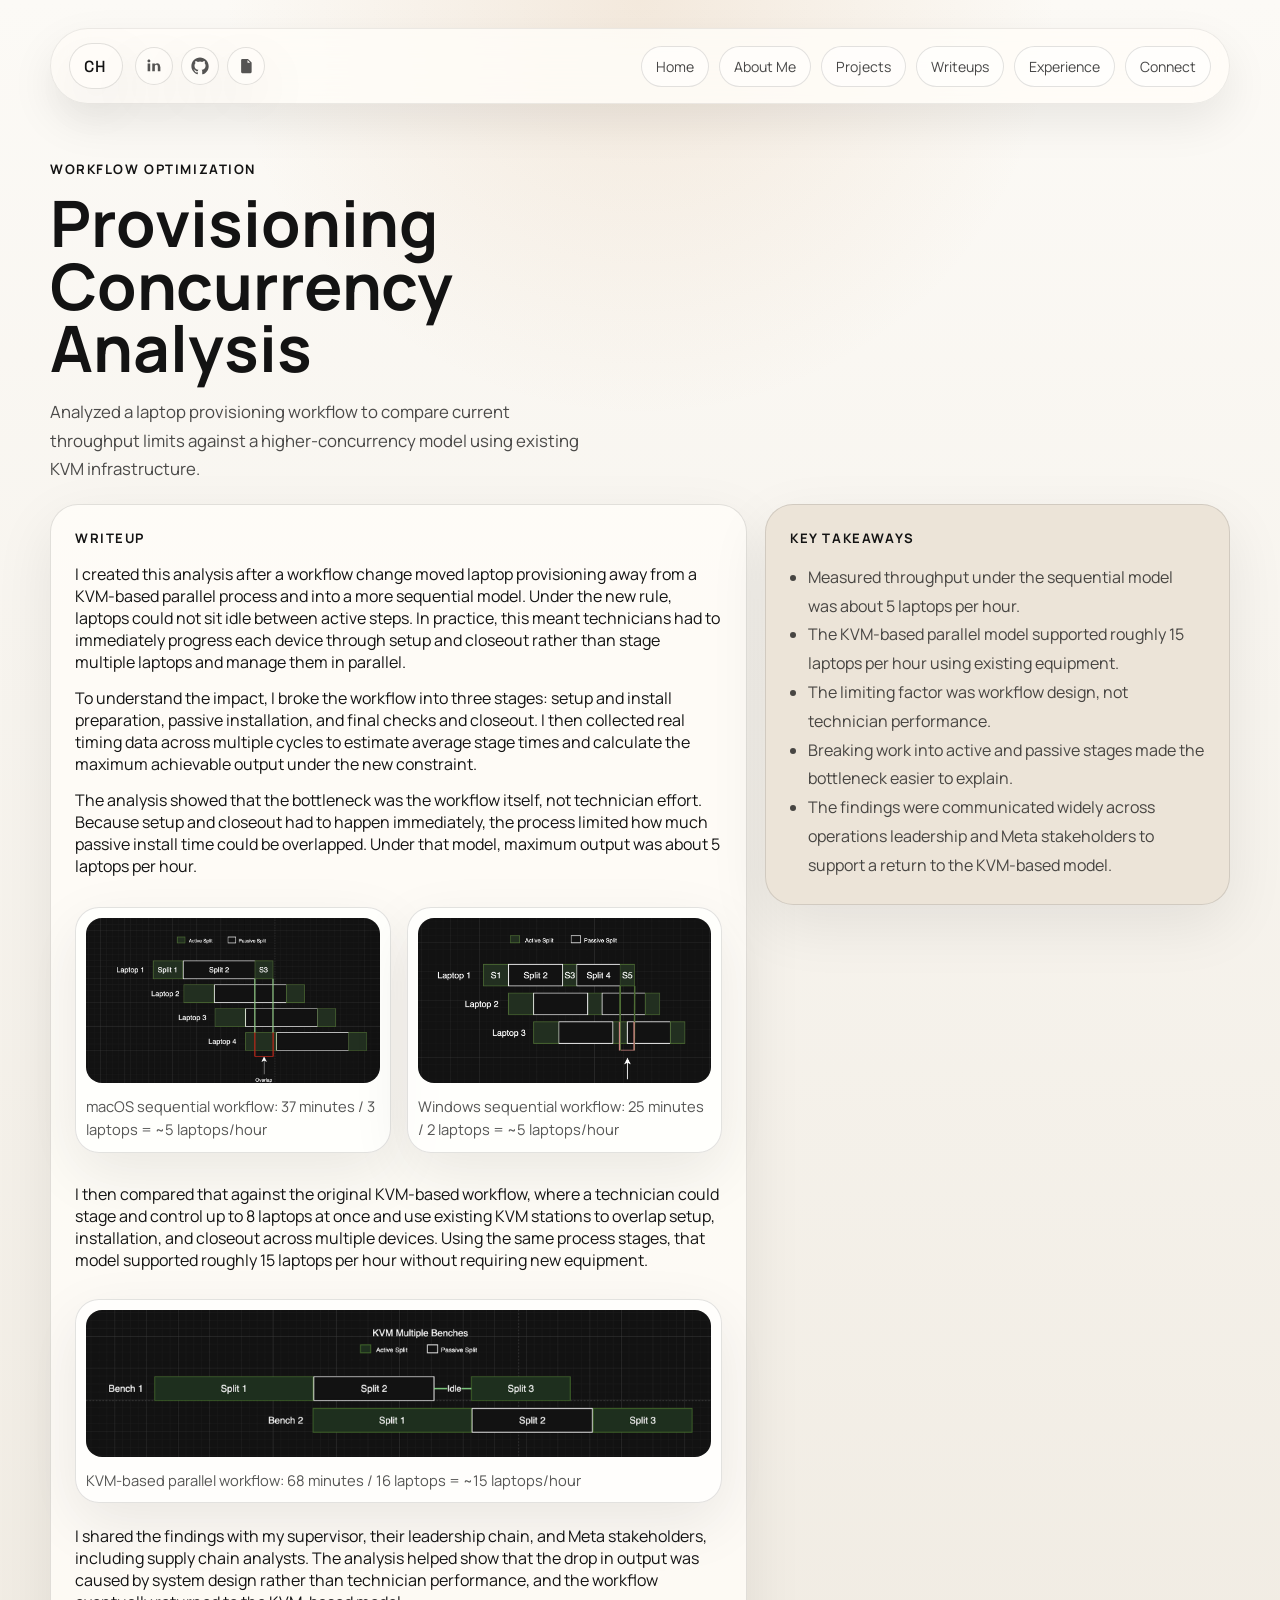
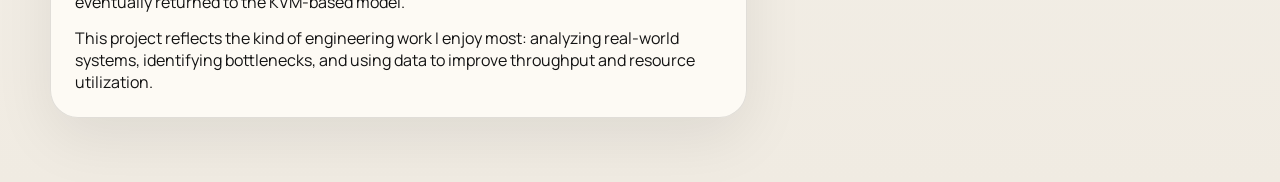
==== writeups/provisioning-concurrency-analysis.html @ 315200c1 "added concurrency writeup and screenshots" ====
<!DOCTYPE html>
<html lang="en">
<head>
  <meta charset="UTF-8">
  <meta name="viewport" content="width=device-width, initial-scale=1.0">
  <title>Provisioning Concurrency Analysis | Cameron Harris</title>
  <meta name="description" content="Workflow optimization writeup by Cameron Harris on provisioning concurrency, overlap, and repeated process efficiency.">
  <link rel="icon" type="image/svg+xml" href="../images/favicon.svg">
  <link rel="preconnect" href="https://fonts.googleapis.com">
  <link rel="preconnect" href="https://fonts.gstatic.com" crossorigin>
  <link href="https://fonts.googleapis.com/css2?family=Cormorant+Garamond:wght@500;600&family=DM+Sans:wght@400;500;700&family=Manrope:wght@400;500;600;700&family=Space+Grotesk:wght@400;500;700&display=swap" rel="stylesheet">
  <link rel="stylesheet" href="../styles.css">
</head>
<body class="theme-gallery">
  <main class="page-shell">
    <nav class="topbar topbar-sticky">
      <div class="brand-lockup">
        <span class="brand brand-logo" aria-label="CH logo">CH</span>
        <div class="brand-socials" aria-label="Social links">
          <a class="brand-social icon-linkedin" href="https://www.linkedin.com/in/cameron-harris-937b9617b/" target="_blank" rel="noreferrer noopener" aria-label="LinkedIn">
            <svg viewBox="0 0 24 24" aria-hidden="true">
              <path d="M6.94 8.5V19H3.5V8.5h3.44ZM7.16 5.26c0 1.01-.76 1.82-1.94 1.82h-.02c-1.13 0-1.9-.81-1.9-1.82 0-1.03.79-1.82 1.94-1.82s1.89.79 1.92 1.82ZM20.5 12.58V19h-3.43v-6.02c0-1.51-.54-2.54-1.89-2.54-1.03 0-1.64.69-1.91 1.36-.1.24-.12.57-.12.91V19H9.71s.04-9.76 0-10.5h3.44v1.49c.46-.71 1.27-1.71 3.09-1.71 2.25 0 3.94 1.47 3.94 4.63Z"/>
            </svg>
          </a>
          <a class="brand-social icon-github" href="https://github.com/Cameron831" target="_blank" rel="noreferrer noopener" aria-label="GitHub">
            <svg viewBox="0 0 24 24" aria-hidden="true">
              <path d="M12 .5C5.65.5.5 5.66.5 12.02c0 5.09 3.29 9.4 7.86 10.93.57.11.78-.25.78-.55 0-.27-.01-.99-.02-1.95-3.2.7-3.88-1.54-3.88-1.54-.52-1.33-1.28-1.68-1.28-1.68-1.05-.72.08-.71.08-.71 1.16.08 1.77 1.2 1.77 1.2 1.03 1.77 2.7 1.26 3.36.97.1-.75.4-1.26.73-1.55-2.55-.29-5.23-1.28-5.23-5.68 0-1.25.45-2.27 1.19-3.07-.12-.29-.52-1.46.11-3.04 0 0 .97-.31 3.19 1.17a11.1 11.1 0 0 1 5.8 0c2.21-1.48 3.18-1.17 3.18-1.17.64 1.58.24 2.75.12 3.04.74.8 1.18 1.82 1.18 3.07 0 4.41-2.68 5.38-5.24 5.67.41.36.78 1.08.78 2.18 0 1.58-.02 2.85-.02 3.24 0 .3.2.67.79.55 4.56-1.53 7.84-5.84 7.84-10.93C23.5 5.66 18.35.5 12 .5Z"/>
            </svg>
          </a>
          <a class="brand-social icon-resume" href="../resume.pdf" aria-label="Resume">
            <svg viewBox="0 0 24 24" aria-hidden="true">
              <path d="M7 2.5h7.59L19.5 7.41V20a1.5 1.5 0 0 1-1.5 1.5H7A1.5 1.5 0 0 1 5.5 20V4A1.5 1.5 0 0 1 7 2.5Zm7 1.5v3.5h3.5L14 4Zm-5 8h6v1.5H9V12Zm0 3h6v1.5H9V15Zm0-6h3.5v1.5H9V9Z"/>
            </svg>
          </a>
        </div>
      </div>
      <div class="topbar-actions">
        <a class="topbar-button" href="../index.html#top">Home</a>
        <a class="topbar-button" href="../index.html#about-me">About Me</a>
        <a class="topbar-button" href="../index.html#projects">Projects</a>
        <a class="topbar-button" href="../index.html#writeups">Writeups</a>
        <a class="topbar-button" href="../index.html#experience">Experience</a>
        <a class="topbar-button" href="../index.html#contact">Connect</a>
      </div>
    </nav>

    <section class="writeup-page-hero">
      <p class="eyebrow">Workflow Optimization</p>
      <h1>Provisioning Concurrency Analysis</h1>
      <p class="hero-note hero-gallery-text">
        Analyzed a laptop provisioning workflow to compare current throughput limits against a higher-concurrency model using existing KVM infrastructure.
      </p>
    </section>

    <section class="writeup-page-layout">
      <article class="writeup-page-panel">
        <p class="section-label">Writeup</p>
        <div class="about-copy">
          <p>
            I created this analysis after a workflow change moved laptop provisioning away from a KVM-based parallel process and into a more sequential model. Under the new rule, laptops could not sit idle between active steps. In practice, this meant technicians had to immediately progress each device through setup and closeout rather than stage multiple laptops and manage them in parallel.
          </p>
          <p>
            To understand the impact, I broke the workflow into three stages: setup and install preparation, passive installation, and final checks and closeout. I then collected real timing data across multiple cycles to estimate average stage times and calculate the maximum achievable output under the new constraint.
          </p>
          <p>
            The analysis showed that the bottleneck was the workflow itself, not technician effort. Because setup and closeout had to happen immediately, the process limited how much passive install time could be overlapped. Under that model, maximum output was about 5 laptops per hour.
          </p>
          <div class="writeup-figure-grid">
            <figure class="writeup-figure">
              <img src="../images/mac-schedule.png" alt="Schedule diagram for the macOS provisioning workflow">
              <figcaption>macOS sequential workflow: 37 minutes / 3 laptops = ~5 laptops/hour</figcaption>
            </figure>
            <figure class="writeup-figure">
              <img src="../images/windows-schedule.png" alt="Schedule diagram for the Windows provisioning workflow">
              <figcaption>Windows sequential workflow: 25 minutes / 2 laptops = ~5 laptops/hour</figcaption>
            </figure>
          </div>
          <p>
            I then compared that against the original KVM-based workflow, where a technician could stage and control up to 8 laptops at once and use existing KVM stations to overlap setup, installation, and closeout across multiple devices. Using the same process stages, that model supported roughly 15 laptops per hour without requiring new equipment.
          </p>
          <figure class="writeup-figure writeup-figure-wide">
            <img src="../images/kvm-schedule.png" alt="Schedule diagram for the KVM-based parallel provisioning workflow">
            <figcaption>KVM-based parallel workflow: 68 minutes / 16 laptops = ~15 laptops/hour</figcaption>
          </figure>
          <p>
            I shared the findings with my supervisor, their leadership chain, and Meta stakeholders, including supply chain analysts. The analysis helped show that the drop in output was caused by system design rather than technician performance, and the workflow eventually returned to the KVM-based model.
          </p>
          <p>
            This project reflects the kind of engineering work I enjoy most: analyzing real-world systems, identifying bottlenecks, and using data to improve throughput and resource utilization.
          </p>
        </div>
      </article>

      <article class="writeup-page-panel writeup-page-panel-alt">
        <p class="section-label">Key Takeaways</p>
        <ul class="writeup-outline">
          <li>Measured throughput under the sequential model was about 5 laptops per hour.</li>
          <li>The KVM-based parallel model supported roughly 15 laptops per hour using existing equipment.</li>
          <li>The limiting factor was workflow design, not technician performance.</li>
          <li>Breaking work into active and passive stages made the bottleneck easier to explain.</li>
          <li>The findings were communicated widely across operations leadership and Meta stakeholders to support a return to the KVM-based model.</li>
        </ul>
      </article>
    </section>
  </main>
</body>
</html>
---- styles.css ----
:root {
  --cream: #f7f3ec;
  --paper: #fffdf8;
  --sand: #eadfce;
  --olive: #7b8369;
  --ink: #131313;
  --charcoal: #272727;
  --mist: #dce3df;
  --stone: #d3cec5;
  --slate: #32363d;
  --amber: #c69058;
  --line: rgba(19, 19, 19, 0.12);
  --shadow: 0 20px 60px rgba(19, 19, 19, 0.08);
}

* {
  box-sizing: border-box;
}

html {
  scroll-behavior: smooth;
  scroll-padding-top: 110px;
}

body {
  margin: 0;
  min-height: 100vh;
  color: var(--ink);
  background: linear-gradient(180deg, #f9f6f1 0%, #f2ede6 100%);
  font-family: "Manrope", sans-serif;
}

a {
  color: inherit;
  text-decoration: none;
}

p,
h1,
h2,
h3,
ul {
  margin: 0;
}

.gallery-page {
  background:
    radial-gradient(circle at top left, rgba(198, 144, 88, 0.18), transparent 28%),
    linear-gradient(180deg, #fbf8f3 0%, #efe8de 100%);
}

.gallery-shell,
.page-shell {
  width: min(1180px, calc(100% - 40px));
  margin: 0 auto;
  padding: 28px 0 64px;
}

.gallery-hero,
.hero,
.terminal-frame,
.split-left,
.split-right,
.editorial-grid article,
.soft-card,
.mono-panel,
.mono-stack,
.project-tile {
  animation: rise 700ms ease both;
}

.gallery-hero {
  padding: 48px 0 32px;
}

.eyebrow,
.section-label {
  letter-spacing: 0.12em;
  text-transform: uppercase;
  font-size: 0.82rem;
  font-weight: 700;
}

.gallery-hero h1,
.hero h1,
.split-left h1,
.terminal-copy h1 {
  font-size: clamp(2.35rem, 5.2vw, 4.8rem);
  line-height: 0.96;
  font-weight: 600;
  max-width: 11ch;
}

.gallery-copy,
.hero-note,
.split-left p,
.terminal-copy p,
.soft-intro p {
  max-width: 38rem;
  color: rgba(19, 19, 19, 0.76);
  font-size: 1.05rem;
  line-height: 1.7;
}

.gallery-grid {
  display: grid;
  grid-template-columns: repeat(auto-fit, minmax(220px, 1fr));
  gap: 18px;
}

.gallery-card {
  min-height: 220px;
  padding: 24px;
  border: 1px solid var(--line);
  border-radius: 28px;
  background: rgba(255, 253, 248, 0.82);
  box-shadow: var(--shadow);
  transition: transform 180ms ease, border-color 180ms ease;
}

.gallery-card:hover {
  transform: translateY(-6px);
  border-color: rgba(19, 19, 19, 0.28);
}

.gallery-number {
  display: inline-block;
  margin-bottom: 42px;
  font-size: 0.92rem;
  color: rgba(19, 19, 19, 0.55);
}

.gallery-card h2,
.feature-card h2,
.soft-card h2,
.mono-panel h2,
.split-project h2,
.project-tile h2 {
  font-size: 1.9rem;
  line-height: 1.05;
  margin-bottom: 12px;
}

.gallery-card p,
.feature-card p,
.mini-card p,
.soft-card p,
.mono-panel p,
.split-project p,
.project-tile p {
  line-height: 1.65;
  color: rgba(19, 19, 19, 0.72);
}

.topbar {
  display: flex;
  align-items: center;
  justify-content: space-between;
  gap: 18px;
  padding: 12px 0 28px;
}

.topbar-sticky {
  position: sticky;
  top: 12px;
  z-index: 20;
  padding: 14px 18px;
  margin-bottom: 24px;
  border: 1px solid rgba(19, 19, 19, 0.08);
  border-radius: 999px;
  background: rgba(255, 253, 248, 0.82);
  backdrop-filter: blur(18px);
  box-shadow: 0 18px 45px rgba(19, 19, 19, 0.08);
}

.brand,
.topbar-links,
.mono-meta,
.mono-stack ul {
  font-family: "Space Grotesk", sans-serif;
}

.brand-lockup {
  display: flex;
  align-items: center;
  gap: 12px;
}

.brand {
  font-size: 0.95rem;
  font-weight: 500;
}

.brand-logo,
.brand-social {
  display: inline-flex;
  align-items: center;
  justify-content: center;
  width: 42px;
  height: 42px;
  border-radius: 999px;
  border: 1px solid rgba(19, 19, 19, 0.12);
  background: rgba(255, 253, 248, 0.75);
  box-shadow: var(--shadow);
}

.brand-logo {
  min-width: 54px;
  height: 46px;
  padding: 0 14px;
  font-size: 1rem;
  letter-spacing: 0.08em;
}

.brand-socials {
  display: flex;
  gap: 8px;
}

.brand-social {
  width: 38px;
  height: 38px;
  color: rgba(19, 19, 19, 0.72);
}

.brand-social svg {
  width: 18px;
  height: 18px;
  fill: currentColor;
}

.topbar-links {
  display: flex;
  gap: 18px;
  color: rgba(19, 19, 19, 0.6);
  font-size: 0.9rem;
}

.topbar-actions {
  display: flex;
  align-items: center;
  gap: 10px;
  flex-wrap: wrap;
  justify-content: flex-end;
}

.topbar-button {
  display: inline-flex;
  align-items: center;
  justify-content: center;
  padding: 10px 14px;
  border-radius: 999px;
  border: 1px solid rgba(19, 19, 19, 0.12);
  background: rgba(255, 255, 255, 0.55);
  font-size: 0.88rem;
  color: rgba(19, 19, 19, 0.78);
}

.hero {
  display: flex;
  justify-content: space-between;
  gap: 24px;
  padding: 26px 0 34px;
  align-items: end;
}

.hero-editorial h1,
.split-left h1 {
  font-family: "Cormorant Garamond", serif;
  font-weight: 600;
}

.editorial-grid {
  display: grid;
  grid-template-columns: 1.4fr 1fr 0.9fr;
  gap: 18px;
}

.editorial-grid article,
.soft-card,
.mono-panel,
.mono-stack,
.split-project,
.project-tile,
.terminal-frame {
  border-radius: 28px;
  border: 1px solid var(--line);
  box-shadow: var(--shadow);
}

.statement-card,
.mini-card,
.feature-card {
  padding: 26px;
  background: rgba(255, 253, 248, 0.88);
}

.statement-card {
  min-height: 360px;
  display: flex;
  align-items: end;
  background:
    linear-gradient(180deg, rgba(255, 255, 255, 0.3), rgba(255, 255, 255, 0.8)),
    radial-gradient(circle at top left, rgba(123, 131, 105, 0.25), transparent 35%);
}

.large-quote {
  font-family: "Cormorant Garamond", serif;
  font-size: clamp(2rem, 3vw, 3.25rem);
  line-height: 1.02;
  max-width: 10ch;
}

.warm-panel {
  background: #efe6d8;
}

.dark-panel {
  background: #1f2321;
  color: #f7f1e6;
}

.dark-panel p,
.dark-panel a {
  color: rgba(247, 241, 230, 0.8);
}

.tag-row {
  display: flex;
  flex-wrap: wrap;
  gap: 10px;
  padding: 0;
  list-style: none;
  margin-top: 18px;
}

.tag-row li {
  padding: 8px 12px;
  border-radius: 999px;
  background: rgba(19, 19, 19, 0.06);
  font-size: 0.86rem;
}

.theme-soft {
  background:
    radial-gradient(circle at top right, rgba(123, 131, 105, 0.18), transparent 26%),
    linear-gradient(180deg, #fcfaf6 0%, #efebe3 100%);
}

.hero-soft {
  align-items: center;
}

.soft-intro h1 {
  max-width: 11ch;
}

.soft-orbit {
  width: min(36vw, 340px);
  aspect-ratio: 1;
  display: grid;
  place-items: center;
  border-radius: 50%;
  background:
    radial-gradient(circle, rgba(255, 255, 255, 0.68) 0%, rgba(255, 255, 255, 0.2) 48%, transparent 49%),
    conic-gradient(from 220deg, rgba(198, 144, 88, 0.18), rgba(123, 131, 105, 0.4), rgba(220, 227, 223, 0.65), rgba(198, 144, 88, 0.18));
}

.orbit-core {
  width: 68%;
  aspect-ratio: 1;
  border-radius: 50%;
  display: grid;
  place-items: center;
  text-align: center;
  padding: 24px;
  background: rgba(255, 252, 246, 0.9);
  border: 1px solid rgba(19, 19, 19, 0.08);
}

.orbit-core span {
  font-size: 0.75rem;
  text-transform: uppercase;
  letter-spacing: 0.12em;
  color: rgba(19, 19, 19, 0.55);
}

.orbit-core strong {
  font-size: 1.35rem;
  line-height: 1.2;
  font-weight: 600;
}

.soft-project-grid {
  display: grid;
  grid-template-columns: repeat(3, 1fr);
  gap: 18px;
}

.soft-card {
  min-height: 260px;
  padding: 24px;
}

.accent-sand {
  background: #efe3d1;
}

.accent-mist {
  background: #e2e7e2;
}

.accent-ink {
  background: #e8e4de;
}

.theme-mono {
  background:
    radial-gradient(circle at top left, rgba(188, 205, 196, 0.1), transparent 20%),
    #f4f5f3;
  color: #131614;
}

.mono-topbar,
.terminal-copy,
.mono-stack,
.mono-meta {
  font-family: "Space Grotesk", sans-serif;
}

.terminal-frame {
  background: #101311;
  color: #eef2ec;
  overflow: hidden;
}

.terminal-bar {
  display: flex;
  gap: 10px;
  padding: 18px 20px 0;
}

.terminal-bar span {
  width: 11px;
  height: 11px;
  border-radius: 50%;
  background: rgba(255, 255, 255, 0.3);
}

.terminal-copy {
  padding: 28px 24px 32px;
}

.terminal-copy p {
  color: rgba(238, 242, 236, 0.72);
}

.mono-layout {
  display: grid;
  grid-template-columns: 1.35fr 0.9fr;
  gap: 18px;
  margin-top: 18px;
}

.mono-panel,
.mono-stack {
  padding: 24px;
  background: rgba(255, 255, 255, 0.64);
}

.mono-panel.subtle {
  grid-column: 1 / -1;
}

.mono-meta {
  display: flex;
  gap: 12px;
  margin-top: 18px;
  flex-wrap: wrap;
  color: rgba(19, 22, 20, 0.56);
  font-size: 0.9rem;
}

.mono-stack ul {
  padding-left: 18px;
  margin-top: 14px;
  color: rgba(19, 22, 20, 0.74);
}

.theme-split {
  background: linear-gradient(90deg, #f3ecdf 0%, #f3ecdf 45%, #1f2421 45%, #1f2421 100%);
}

.split-shell {
  min-height: 100vh;
  display: grid;
  grid-template-columns: 1fr 1fr;
}

.split-left,
.split-right {
  padding: 48px min(5vw, 48px);
}

.split-left {
  display: flex;
  flex-direction: column;
  justify-content: center;
  gap: 24px;
}

.ghost-link {
  display: inline-flex;
  width: fit-content;
  padding: 12px 16px;
  border: 1px solid rgba(19, 19, 19, 0.18);
  border-radius: 999px;
}

.split-right {
  display: flex;
  flex-direction: column;
  justify-content: center;
  gap: 18px;
  color: #f5f0e6;
}

.split-project {
  padding: 28px;
  background: rgba(255, 255, 255, 0.04);
  border-color: rgba(255, 255, 255, 0.1);
}

.split-project p,
.split-project .section-label {
  color: rgba(245, 240, 230, 0.78);
}

.project-stat {
  display: flex;
  justify-content: space-between;
  gap: 18px;
  padding-top: 24px;
  margin-top: 20px;
  border-top: 1px solid rgba(255, 255, 255, 0.12);
}

.secondary {
  background: rgba(255, 255, 255, 0.02);
}

.theme-gallery {
  background:
    radial-gradient(circle at top center, rgba(198, 144, 88, 0.16), transparent 22%),
    linear-gradient(180deg, #fcfaf6 0%, #f0ebe2 100%);
}

.hero-gallery-deep {
  align-items: stretch;
  gap: 32px;
}

.hero-gallery-copy {
  display: flex;
  flex-direction: column;
  justify-content: space-between;
  gap: 20px;
}

.hero-gallery h1 {
  max-width: 12ch;
}

.hero-gallery-text {
  max-width: 34rem;
}

.headshot-card,
.intro-panel,
.project-showcase,
.image-placeholder {
  border-radius: 28px;
  border: 1px solid var(--line);
  box-shadow: var(--shadow);
  animation: rise 700ms ease both;
}

.headshot-card {
  width: min(360px, 100%);
  padding: 18px;
  background: rgba(255, 253, 248, 0.84);
}

.hero-headshot {
  width: min(380px, 100%);
  flex-shrink: 0;
  animation: rise 700ms ease both;
}

.hero-headshot-image {
  display: block;
  width: 100%;
  min-height: 420px;
  border-radius: 28px;
  border: 1px solid var(--line);
  box-shadow: var(--shadow);
  object-fit: cover;
  object-position: center;
}

.image-placeholder {
  min-height: 280px;
  display: grid;
  place-items: center;
  background:
    linear-gradient(135deg, rgba(255, 255, 255, 0.55), rgba(255, 255, 255, 0.18)),
    repeating-linear-gradient(135deg, rgba(19, 19, 19, 0.04) 0, rgba(19, 19, 19, 0.04) 14px, transparent 14px, transparent 28px),
    #e7dfd3;
}

.image-placeholder.dark {
  background:
    linear-gradient(135deg, rgba(255, 255, 255, 0.08), rgba(255, 255, 255, 0.02)),
    repeating-linear-gradient(135deg, rgba(255, 255, 255, 0.06) 0, rgba(255, 255, 255, 0.06) 14px, transparent 14px, transparent 28px),
    #3a4049;
}

.image-placeholder span {
  font-family: "Space Grotesk", sans-serif;
  font-size: 0.82rem;
  letter-spacing: 0.12em;
  text-transform: uppercase;
  color: rgba(19, 19, 19, 0.52);
}

.image-placeholder.dark span {
  color: rgba(247, 245, 241, 0.72);
}

.hero-headshot .image-placeholder {
  min-height: 420px;
}

.gallery-intro-grid {
  display: grid;
  grid-template-columns: 1fr 1fr;
  gap: 18px;
  margin-bottom: 18px;
}

.intro-panel {
  min-height: 220px;
  padding: 24px;
  background: rgba(255, 253, 248, 0.78);
}

.about-copy {
  display: grid;
  gap: 14px;
  margin-top: 16px;
}

.skills-cloud {
  display: flex;
  flex-wrap: wrap;
  gap: 10px;
  margin-top: 16px;
}

.skills-cloud span {
  padding: 12px 16px;
  border-radius: 999px;
  background: rgba(19, 19, 19, 0.08);
  font-size: 0.92rem;
  line-height: 1.2;
}

.intro-panel-alt {
  background: #ece4d8;
}

.projects-section,
.writeups-section,
.experience-section {
  margin-top: 18px;
}

.projects-panel {
  padding: 24px;
  border-radius: 28px;
  border: 1px solid var(--line);
  background: rgba(255, 253, 248, 0.82);
  box-shadow: var(--shadow);
  animation: rise 700ms ease both;
}

.gallery-projects {
  display: grid;
  gap: 18px;
  margin-top: 16px;
}

.contact-section {
  margin-top: 18px;
}

.experience-panel {
  padding: 24px;
  border-radius: 28px;
  border: 1px solid var(--line);
  background: rgba(255, 253, 248, 0.82);
  box-shadow: var(--shadow);
  animation: rise 700ms ease both;
}

.experience-list {
  display: grid;
  gap: 20px;
  margin-top: 16px;
}

.experience-item {
  padding-top: 4px;
}

.experience-item + .experience-item {
  padding-top: 20px;
  border-top: 1px solid rgba(19, 19, 19, 0.08);
}

.experience-header h2 {
  font-size: 1.45rem;
  line-height: 1.1;
  margin-bottom: 8px;
}

.experience-meta {
  color: rgba(19, 19, 19, 0.66);
  line-height: 1.6;
}

.experience-bullets {
  margin: 16px 0 0;
  padding-left: 18px;
  color: rgba(19, 19, 19, 0.78);
  line-height: 1.7;
}

.experience-tags {
  display: flex;
  flex-wrap: wrap;
  gap: 10px;
  margin-top: 18px;
}

.experience-tags span {
  padding: 10px 14px;
  border-radius: 999px;
  background: rgba(19, 19, 19, 0.08);
  font-size: 0.88rem;
}

.writeups-panel {
  padding: 24px;
  border-radius: 28px;
  border: 1px solid var(--line);
  background: rgba(255, 253, 248, 0.82);
  box-shadow: var(--shadow);
  animation: rise 700ms ease both;
}

.writeups-grid {
  display: grid;
  grid-template-columns: repeat(2, minmax(0, 1fr));
  gap: 18px;
  margin-top: 16px;
}

.writeup-card {
  padding: 22px;
  border-radius: 24px;
  border: 1px solid rgba(19, 19, 19, 0.1);
  background: rgba(255, 255, 255, 0.56);
}

.writeup-label {
  font-size: 0.78rem;
  font-weight: 700;
  letter-spacing: 0.12em;
  text-transform: uppercase;
  color: rgba(19, 19, 19, 0.58);
}

.writeup-card h2 {
  margin-top: 14px;
  font-size: 1.6rem;
  line-height: 1.08;
}

.writeup-card p {
  margin-top: 14px;
  color: rgba(19, 19, 19, 0.72);
  line-height: 1.7;
}

.writeup-link {
  display: inline-flex;
  margin-top: 18px;
  padding: 10px 14px;
  border-radius: 999px;
  border: 1px solid rgba(19, 19, 19, 0.12);
  background: rgba(255, 253, 248, 0.8);
  font-size: 0.9rem;
}

.writeup-page-hero {
  padding: 32px 0 20px;
}

.writeup-page-hero .eyebrow {
  margin-bottom: 14px;
}

.writeup-page-hero h1 {
  font-size: clamp(2.5rem, 5vw, 4.4rem);
  line-height: 0.98;
  max-width: 12ch;
  margin-bottom: 18px;
}

.writeup-page-layout {
  display: grid;
  grid-template-columns: 1.2fr 0.8fr;
  gap: 18px;
  align-items: start;
}

.writeup-page-panel {
  padding: 24px;
  border-radius: 28px;
  border: 1px solid var(--line);
  background: rgba(255, 253, 248, 0.82);
  box-shadow: var(--shadow);
  animation: rise 700ms ease both;
}

.writeup-page-panel-alt {
  background: #ece4d8;
}

.writeup-outline {
  margin-top: 16px;
  padding-left: 18px;
  line-height: 1.8;
  color: rgba(19, 19, 19, 0.76);
}

.writeup-figure-grid {
  display: grid;
  grid-template-columns: repeat(2, minmax(0, 1fr));
  gap: 16px;
  margin: 8px 0 8px;
  align-items: start;
}

.writeup-figure {
  margin: 8px 0;
  padding: 10px;
  border-radius: 24px;
  border: 1px solid var(--line);
  background: rgba(255, 255, 255, 0.68);
  box-shadow: var(--shadow);
}

.writeup-figure img {
  display: block;
  width: 100%;
  border-radius: 16px;
}

.writeup-figure figcaption {
  margin-top: 12px;
  font-size: 0.92rem;
  line-height: 1.6;
  color: rgba(19, 19, 19, 0.72);
}

.writeup-figure-grid .writeup-figure {
  display: flex;
  flex-direction: column;
  align-items: flex-start;
  align-self: start;
}

.writeup-figure-grid .writeup-figure img {
  aspect-ratio: 16 / 9;
  object-fit: cover;
  object-position: top center;
}

.writeup-figure-wide {
  margin-top: 14px;
}

.contact-panel {
  padding: 24px;
  border-radius: 28px;
  border: 1px solid var(--line);
  background:
    linear-gradient(135deg, rgba(255, 255, 255, 0.45), rgba(255, 255, 255, 0.12)),
    #ece4d8;
  box-shadow: var(--shadow);
  animation: rise 700ms ease both;
}

.contact-panel h2 {
  font-size: 2rem;
  line-height: 1.05;
  margin-top: 16px;
}

.contact-copy {
  max-width: 38rem;
  margin-top: 14px;
  color: rgba(19, 19, 19, 0.72);
  line-height: 1.7;
}

.contact-actions {
  display: flex;
  flex-wrap: wrap;
  gap: 12px;
  margin-top: 20px;
}

.contact-link {
  display: inline-flex;
  align-items: center;
  justify-content: center;
  padding: 12px 18px;
  border-radius: 999px;
  border: 1px solid rgba(19, 19, 19, 0.14);
  background: rgba(255, 253, 248, 0.72);
  font-size: 0.92rem;
}

.contact-link.primary {
  background: #1f2321;
  border-color: #1f2321;
  color: #f7f3ec;
}


.project-showcase {
  min-height: 320px;
  display: grid;
  grid-template-columns: 1.15fr 0.85fr;
  gap: 24px;
  padding: 24px;
}

.project-card-link {
  color: inherit;
}

.project-showcase.reversed {
  grid-template-columns: 0.85fr 1.15fr;
}

.project-showcase.reversed .project-media {
  order: 2;
}

.project-showcase.reversed .tile-content {
  order: 1;
}

.project-media {
  display: flex;
  align-items: stretch;
}

.project-image {
  width: 100%;
  height: 100%;
  min-height: 280px;
  aspect-ratio: 16 / 10;
  display: block;
  object-fit: cover;
  object-position: center;
  border-radius: 28px;
  border: 1px solid var(--line);
  box-shadow: var(--shadow);
}

.project-media .image-placeholder {
  width: 100%;
  min-height: 280px;
  aspect-ratio: 16 / 10;
}

.tile-content {
  max-width: 30rem;
  display: flex;
  flex-direction: column;
  justify-content: end;
  gap: 12px;
}

.project-meta {
  display: flex;
  flex-wrap: wrap;
  gap: 10px;
  margin-top: 8px;
}

.project-meta span {
  padding: 8px 12px;
  border-radius: 999px;
  background: rgba(19, 19, 19, 0.08);
  font-size: 0.84rem;
}

.project-meta.light span {
  background: rgba(255, 255, 255, 0.12);
  color: #f7f5f1;
}

.tile-amber {
  background:
    linear-gradient(135deg, rgba(255, 255, 255, 0.24), transparent 60%),
    #d6b38c;
}

.tile-ivory {
  background:
    linear-gradient(135deg, rgba(255, 255, 255, 0.65), transparent 50%),
    #ece4d8;
}

.tile-slate {
  background:
    linear-gradient(135deg, rgba(255, 255, 255, 0.1), transparent 55%),
    #4b525f;
  color: #f7f5f1;
}

.tile-slate p,
.tile-slate .section-label,
.tile-slate .tile-content {
  color: rgba(247, 245, 241, 0.8);
}

.theme-soft-studio {
  background:
    radial-gradient(circle at top left, rgba(198, 144, 88, 0.16), transparent 24%),
    radial-gradient(circle at top right, rgba(123, 131, 105, 0.18), transparent 22%),
    linear-gradient(180deg, #faf7f1 0%, #efebe3 100%);
}

.soft-studio-hero {
  display: grid;
  grid-template-columns: 1.3fr 0.8fr;
  gap: 18px;
  padding: 24px 0 18px;
}

.soft-studio-copy,
.soft-studio-aside,
.studio-feature,
.studio-sidebar,
.studio-card,
.edge-card,
.edge-badge,
.rams-block {
  animation: rise 700ms ease both;
}

.soft-studio-copy h1,
.edge-copy h1,
.rams-hero h1 {
  font-size: clamp(2.8rem, 6vw, 5.2rem);
  line-height: 0.96;
  max-width: 10ch;
}

.soft-studio-copy p,
.edge-copy p,
.rams-hero p {
  font-size: 1.02rem;
  line-height: 1.7;
  color: rgba(19, 19, 19, 0.72);
}

.soft-studio-aside {
  display: flex;
  align-items: end;
}

.signal-card {
  width: 100%;
  padding: 22px;
  border-radius: 28px;
  border: 1px solid var(--line);
  background: rgba(255, 253, 248, 0.78);
  box-shadow: var(--shadow);
}

.signal-dot {
  display: inline-block;
  width: 10px;
  height: 10px;
  margin-bottom: 18px;
  border-radius: 50%;
  background: #75806b;
}

.soft-studio-grid {
  display: grid;
  grid-template-columns: 1.2fr 0.8fr;
  gap: 18px;
}

.studio-feature,
.studio-sidebar,
.studio-card {
  padding: 24px;
  border-radius: 28px;
  border: 1px solid var(--line);
  box-shadow: var(--shadow);
}

.studio-feature {
  background: rgba(255, 252, 246, 0.86);
  min-height: 280px;
}

.studio-sidebar {
  background: #e2e7e1;
}

.studio-sidebar ul {
  margin-top: 16px;
  padding-left: 18px;
  line-height: 1.9;
  color: rgba(19, 19, 19, 0.72);
}

.studio-tags {
  display: flex;
  gap: 10px;
  flex-wrap: wrap;
  margin-top: 18px;
}

.studio-tags span {
  padding: 8px 12px;
  border-radius: 999px;
  background: rgba(19, 19, 19, 0.06);
  font-size: 0.84rem;
}

.studio-card.muted {
  background: #eee3d2;
}

.studio-card.dark {
  background: #242826;
  color: #f6f1e8;
}

.studio-card.dark p,
.studio-card.dark .section-label {
  color: rgba(246, 241, 232, 0.78);
}

.theme-night-edge {
  background:
    radial-gradient(circle at top right, rgba(197, 207, 255, 0.12), transparent 18%),
    linear-gradient(180deg, #111317 0%, #1a1e23 100%);
  color: #eef0f2;
}

.edge-topbar .topbar-links,
.theme-night-edge .brand,
.theme-night-edge .section-label,
.theme-night-edge p {
  color: rgba(238, 240, 242, 0.76);
}

.edge-hero {
  display: flex;
  justify-content: space-between;
  align-items: end;
  gap: 24px;
  padding: 26px 0 30px;
}

.edge-copy p {
  color: rgba(238, 240, 242, 0.74);
  max-width: 38rem;
}

.edge-badge {
  min-width: 180px;
  padding: 22px;
  border-radius: 28px;
  border: 1px solid rgba(255, 255, 255, 0.1);
  background: rgba(255, 255, 255, 0.04);
  box-shadow: 0 18px 50px rgba(0, 0, 0, 0.32);
}

.edge-badge span {
  display: block;
  margin-bottom: 12px;
  font-size: 0.74rem;
  text-transform: uppercase;
  letter-spacing: 0.12em;
}

.edge-badge strong {
  font-size: 3.6rem;
  line-height: 1;
  color: #f7f7f5;
}

.edge-grid {
  display: grid;
  grid-template-columns: 1.3fr 0.8fr;
  gap: 18px;
}

.edge-card {
  padding: 24px;
  border-radius: 28px;
  border: 1px solid rgba(255, 255, 255, 0.1);
  background: linear-gradient(180deg, rgba(255, 255, 255, 0.045), rgba(255, 255, 255, 0.02));
  box-shadow: 0 18px 50px rgba(0, 0, 0, 0.32);
}

.edge-main {
  min-height: 280px;
}

.edge-list ul {
  margin-top: 16px;
  padding-left: 18px;
  line-height: 1.9;
}

.theme-rams-owens {
  background: linear-gradient(180deg, #f4f1ea 0%, #e8e2d7 100%);
  color: #161616;
}

.rams-shell {
  width: min(1180px, calc(100% - 48px));
  margin: 0 auto;
  padding: 28px 0 72px;
}

.rams-header {
  display: flex;
  justify-content: space-between;
  align-items: center;
  padding-bottom: 44px;
}

.rams-mark {
  font-family: "Space Grotesk", sans-serif;
  font-size: 0.86rem;
  letter-spacing: 0.14em;
}

.rams-hero {
  display: grid;
  grid-template-columns: 1fr 1fr;
  gap: 18px;
  padding-bottom: 34px;
}

.rams-grid {
  display: grid;
  grid-template-columns: 1fr 1fr 0.9fr;
  gap: 18px;
}

.rams-block {
  min-height: 280px;
  padding: 24px;
  border-radius: 0;
  border: 1px solid rgba(22, 22, 22, 0.14);
}

.rams-block.pale {
  background: rgba(255, 253, 248, 0.72);
}

.rams-block.dark {
  background: #1d1d1b;
  color: #f2eee7;
  border-color: rgba(29, 29, 27, 0.8);
}

.rams-block.dark p,
.rams-block.dark .section-label {
  color: rgba(242, 238, 231, 0.76);
}

.rams-block.line {
  background:
    linear-gradient(180deg, rgba(255, 255, 255, 0.3), rgba(255, 255, 255, 0.1)),
    repeating-linear-gradient(180deg, transparent 0, transparent 24px, rgba(22, 22, 22, 0.06) 24px, rgba(22, 22, 22, 0.06) 25px);
}

@keyframes rise {
  from {
    opacity: 0;
    transform: translateY(20px);
  }

  to {
    opacity: 1;
    transform: translateY(0);
  }
}

@media (max-width: 980px) {
  .hero,
  .hero-soft,
  .split-shell,
  .editorial-grid,
  .soft-project-grid,
  .mono-layout,
  .soft-studio-hero,
  .soft-studio-grid,
  .edge-grid,
  .rams-hero,
  .rams-grid,
  .gallery-intro-grid,
  .writeups-grid,
  .writeup-page-layout,
  .writeup-figure-grid,
  .project-showcase,
  .project-showcase.reversed {
    grid-template-columns: 1fr;
    flex-direction: column;
  }

  .split-shell {
    display: block;
  }

  .theme-split {
    background: linear-gradient(180deg, #f3ecdf 0%, #f3ecdf 50%, #1f2421 50%, #1f2421 100%);
  }

  .split-left,
  .split-right {
    min-height: auto;
  }

  .soft-orbit {
    width: min(72vw, 320px);
  }

  .edge-hero {
    flex-direction: column;
    align-items: flex-start;
  }

  .project-showcase.reversed .project-media,
  .project-showcase.reversed .tile-content {
    order: initial;
  }
}

@media (max-width: 640px) {
  .gallery-shell,
  .page-shell {
    width: min(100% - 24px, 1180px);
    padding-top: 18px;
  }

  .topbar {
    flex-direction: column;
    align-items: flex-start;
  }

  .topbar-sticky {
    border-radius: 28px;
  }

  .gallery-card,
  .statement-card,
  .feature-card,
  .mini-card,
  .soft-card,
  .mono-panel,
  .mono-stack,
  .split-project,
  .project-tile,
  .headshot-card,
  .intro-panel,
  .projects-panel,
  .writeups-panel,
  .experience-panel,
  .contact-panel,
  .project-showcase,
  .image-placeholder,
  .hero-headshot-image,
  .project-image {
    border-radius: 22px;
  }

  .gallery-hero h1,
  .hero h1,
  .split-left h1,
  .terminal-copy h1,
  .soft-studio-copy h1,
  .edge-copy h1,
  .rams-hero h1 {
    font-size: clamp(2.3rem, 12vw, 4rem);
  }

  .topbar-actions {
    width: 100%;
  }

  .topbar-button {
    flex: 1 1 160px;
  }

}
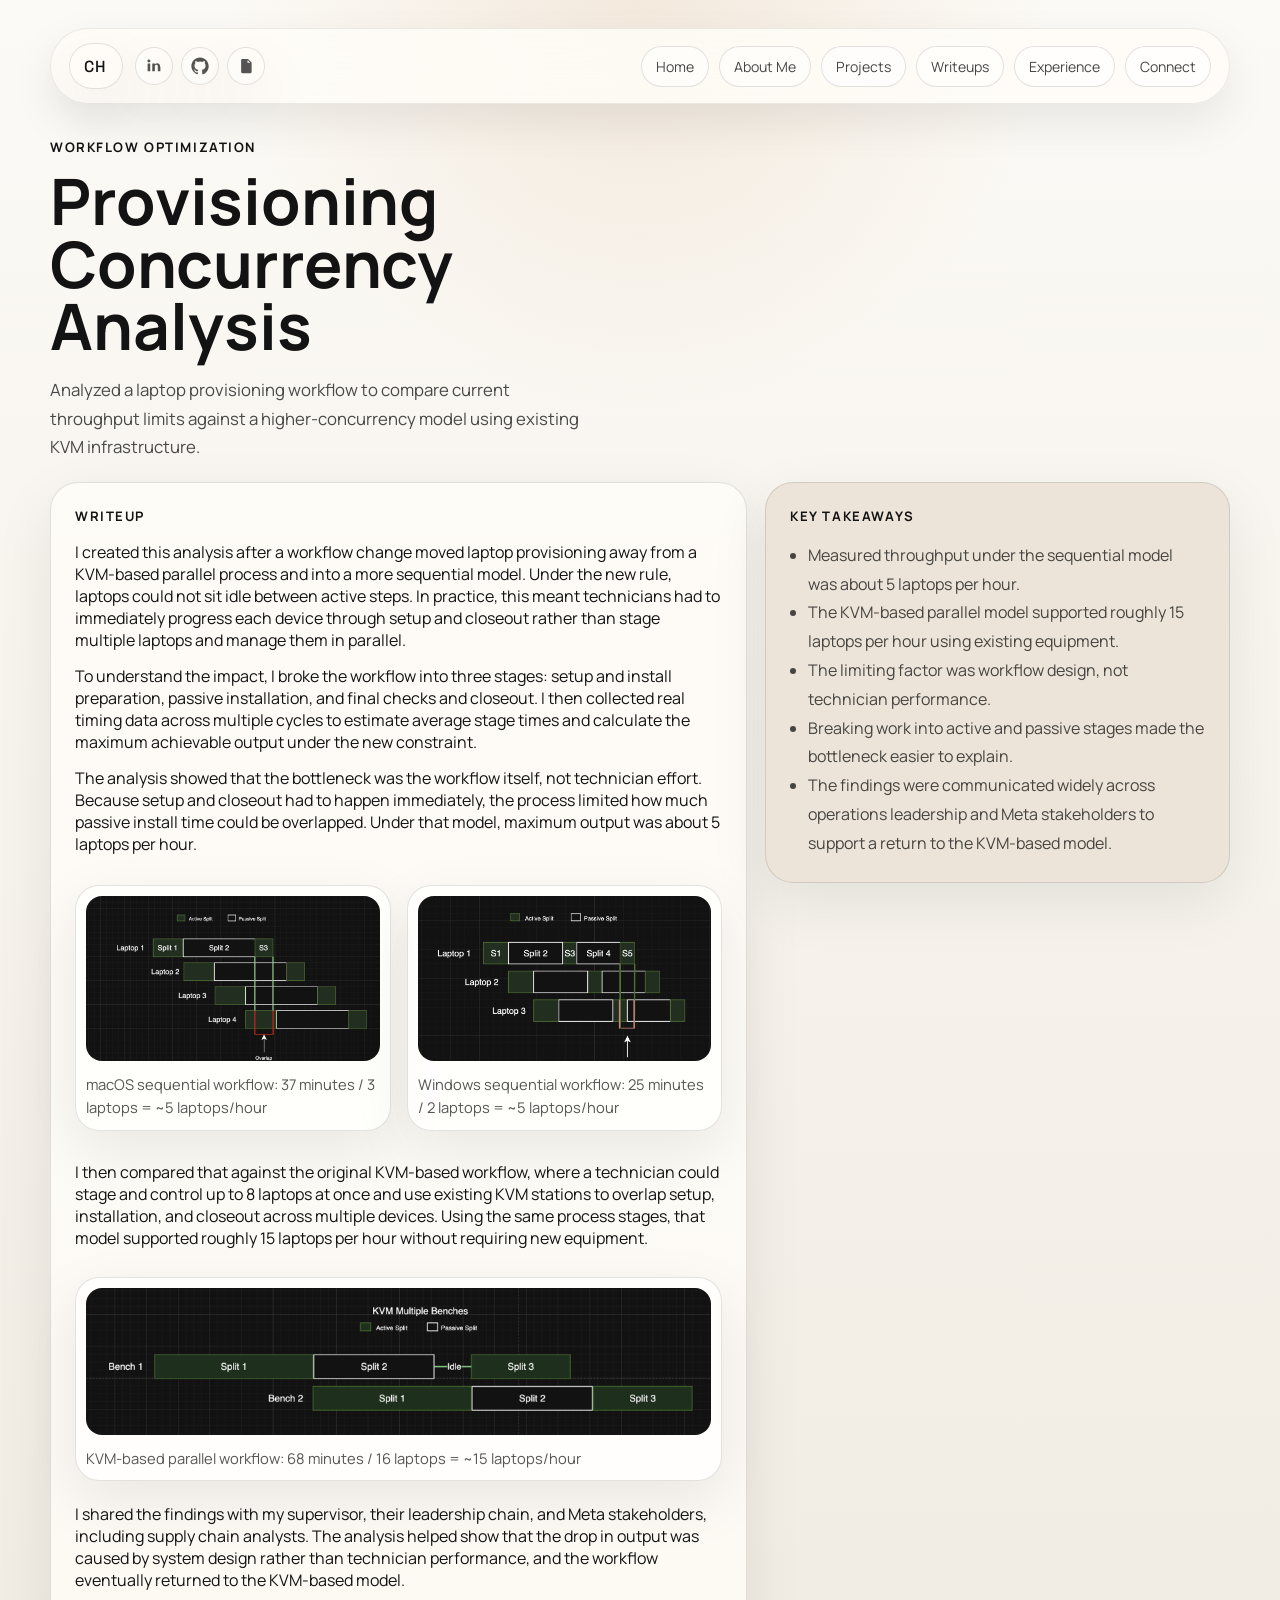
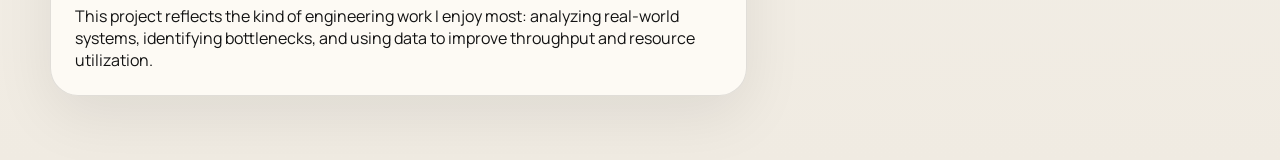
==== commit f304301b: "Mobile compatible layouts" ====
--- a/writeups/provisioning-concurrency-analysis.html
+++ b/writeups/provisioning-concurrency-analysis.html
@@ -15,7 +15,7 @@
   <main class="page-shell">
     <nav class="topbar topbar-sticky">
       <div class="brand-lockup">
-        <span class="brand brand-logo" aria-label="CH logo">CH</span>
+        <a class="brand brand-logo" href="../index.html#top" aria-label="Home">CH</a>
         <div class="brand-socials" aria-label="Social links">
           <a class="brand-social icon-linkedin" href="https://www.linkedin.com/in/cameron-harris-937b9617b/" target="_blank" rel="noreferrer noopener" aria-label="LinkedIn">
             <svg viewBox="0 0 24 24" aria-hidden="true">
@@ -44,6 +44,7 @@
       </div>
     </nav>
 
+    <a class="topbar-mobile-back" href="../index.html#writeups">&lsaquo; Writeups</a>
     <section class="writeup-page-hero">
       <p class="eyebrow">Workflow Optimization</p>
       <h1>Provisioning Concurrency Analysis</h1>
--- a/styles.css
+++ b/styles.css
@@ -256,6 +256,23 @@
   color: rgba(19, 19, 19, 0.78);
 }
 
+.topbar-mobile-back {
+  display: none;
+  align-items: center;
+  justify-content: center;
+  width: fit-content;
+  margin-top: 10px;
+  margin-bottom: 0;
+  padding: 9px 12px;
+  border-radius: 999px;
+  border: 1px solid rgba(19, 19, 19, 0.12);
+  background: rgba(255, 255, 255, 0.55);
+  font-size: 0.82rem;
+  line-height: 1;
+  color: rgba(19, 19, 19, 0.78);
+  white-space: nowrap;
+}
+
 .hero {
   display: flex;
   justify-content: space-between;
@@ -814,10 +831,11 @@
 }
 
 .writeup-page-hero {
-  padding: 32px 0 20px;
+  padding: 10px 0 20px;
 }
 
 .writeup-page-hero .eyebrow {
+  margin-top: 0;
   margin-bottom: 14px;
 }
 
@@ -1325,7 +1343,7 @@
   }
 }
 
-@media (max-width: 980px) {
+@media (max-width: 1000px) {
   .hero,
   .hero-soft,
   .split-shell,
@@ -1373,6 +1391,48 @@
   .project-showcase.reversed .tile-content {
     order: initial;
   }
+
+  .topbar {
+    flex-direction: row;
+    align-items: center;
+    justify-content: space-between;
+  }
+
+  .topbar-sticky {
+    margin-bottom: 12px;
+  }
+
+  .topbar-actions {
+    display: none;
+  }
+
+  .brand-lockup {
+    min-width: 0;
+    width: 100%;
+    justify-content: space-between;
+  }
+
+  .brand-socials {
+    gap: 6px;
+    margin-left: auto;
+  }
+
+  .brand-logo,
+  .brand-social {
+    box-shadow: none;
+  }
+
+  .topbar-mobile-back {
+    display: inline-flex;
+  }
+
+  .writeup-page-panel {
+    order: 2;
+  }
+
+  .writeup-page-panel-alt {
+    order: 1;
+  }
 }
 
 @media (max-width: 640px) {
@@ -1381,12 +1441,6 @@
     width: min(100% - 24px, 1180px);
     padding-top: 18px;
   }
-
-  .topbar {
-    flex-direction: column;
-    align-items: flex-start;
-  }
-
   .topbar-sticky {
     border-radius: 28px;
   }
@@ -1423,12 +1477,4 @@
     font-size: clamp(2.3rem, 12vw, 4rem);
   }
 
-  .topbar-actions {
-    width: 100%;
-  }
-
-  .topbar-button {
-    flex: 1 1 160px;
-  }
-
-}
+}
